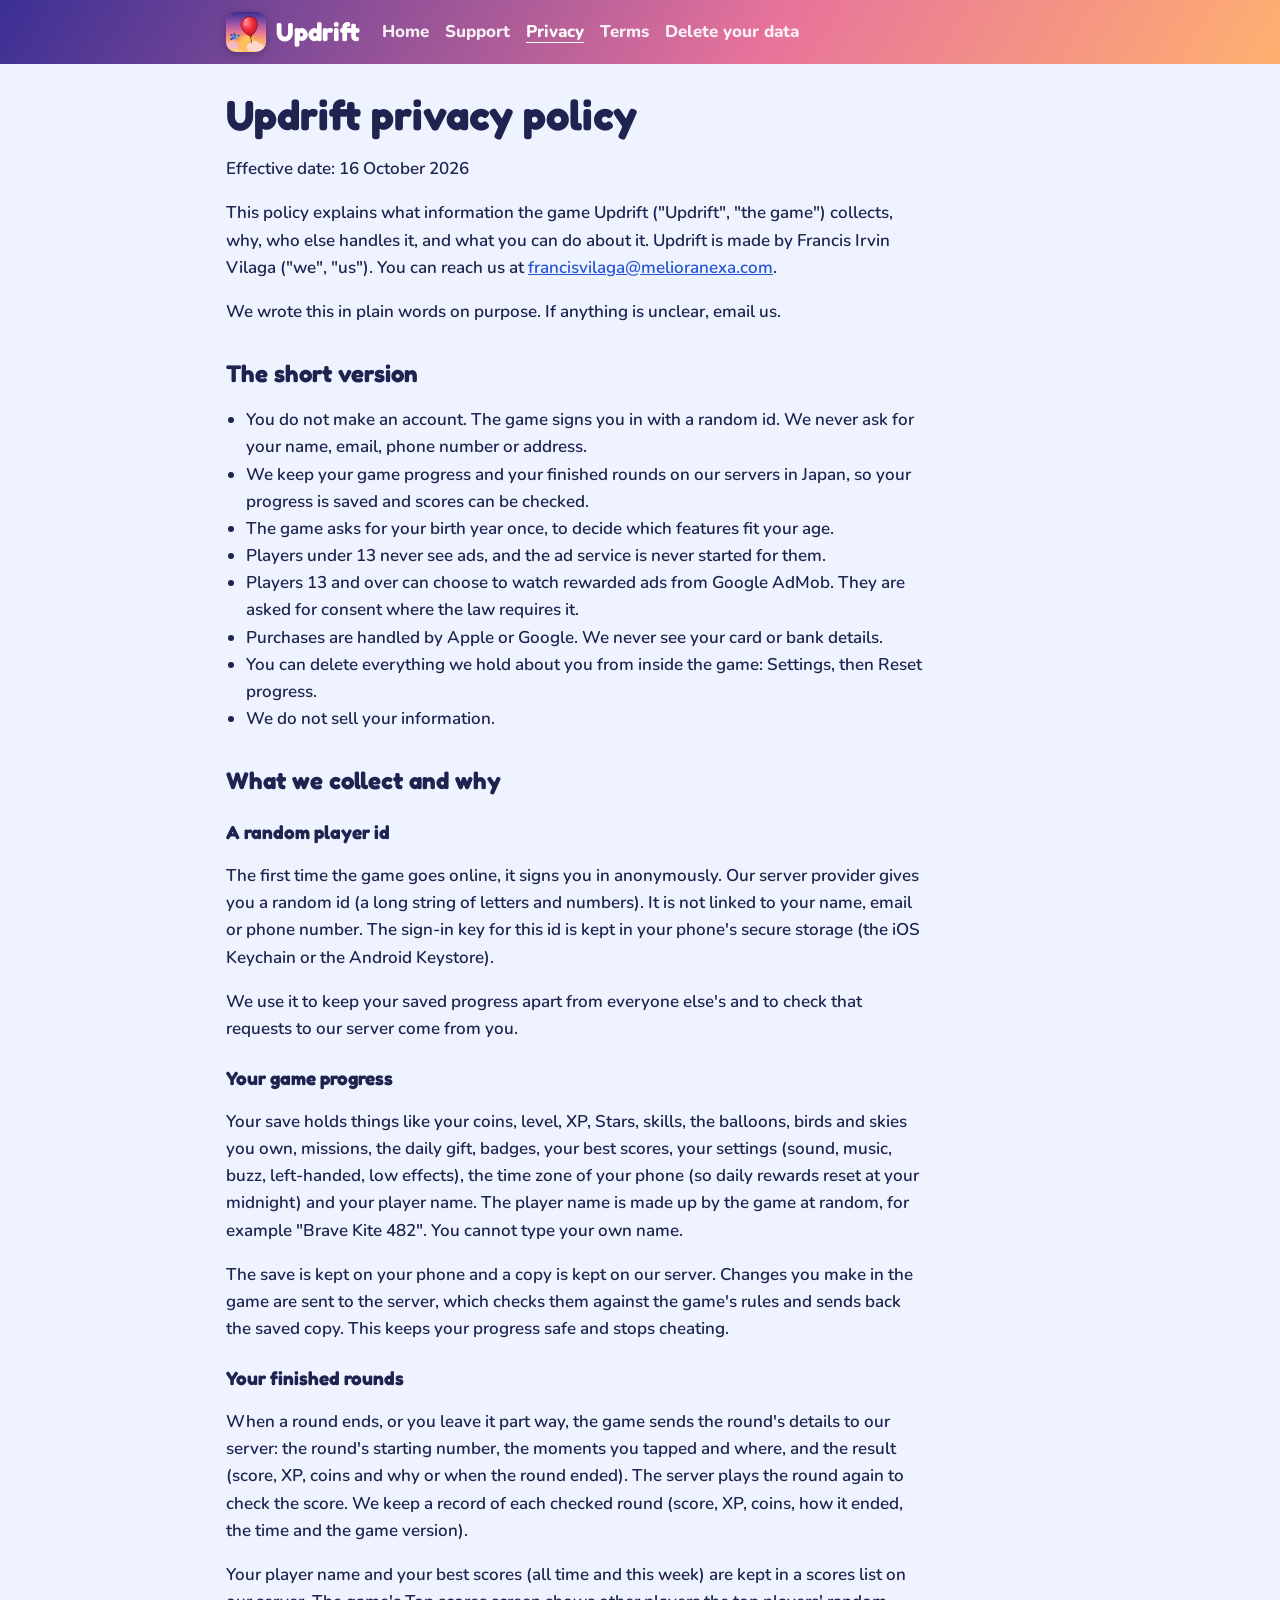
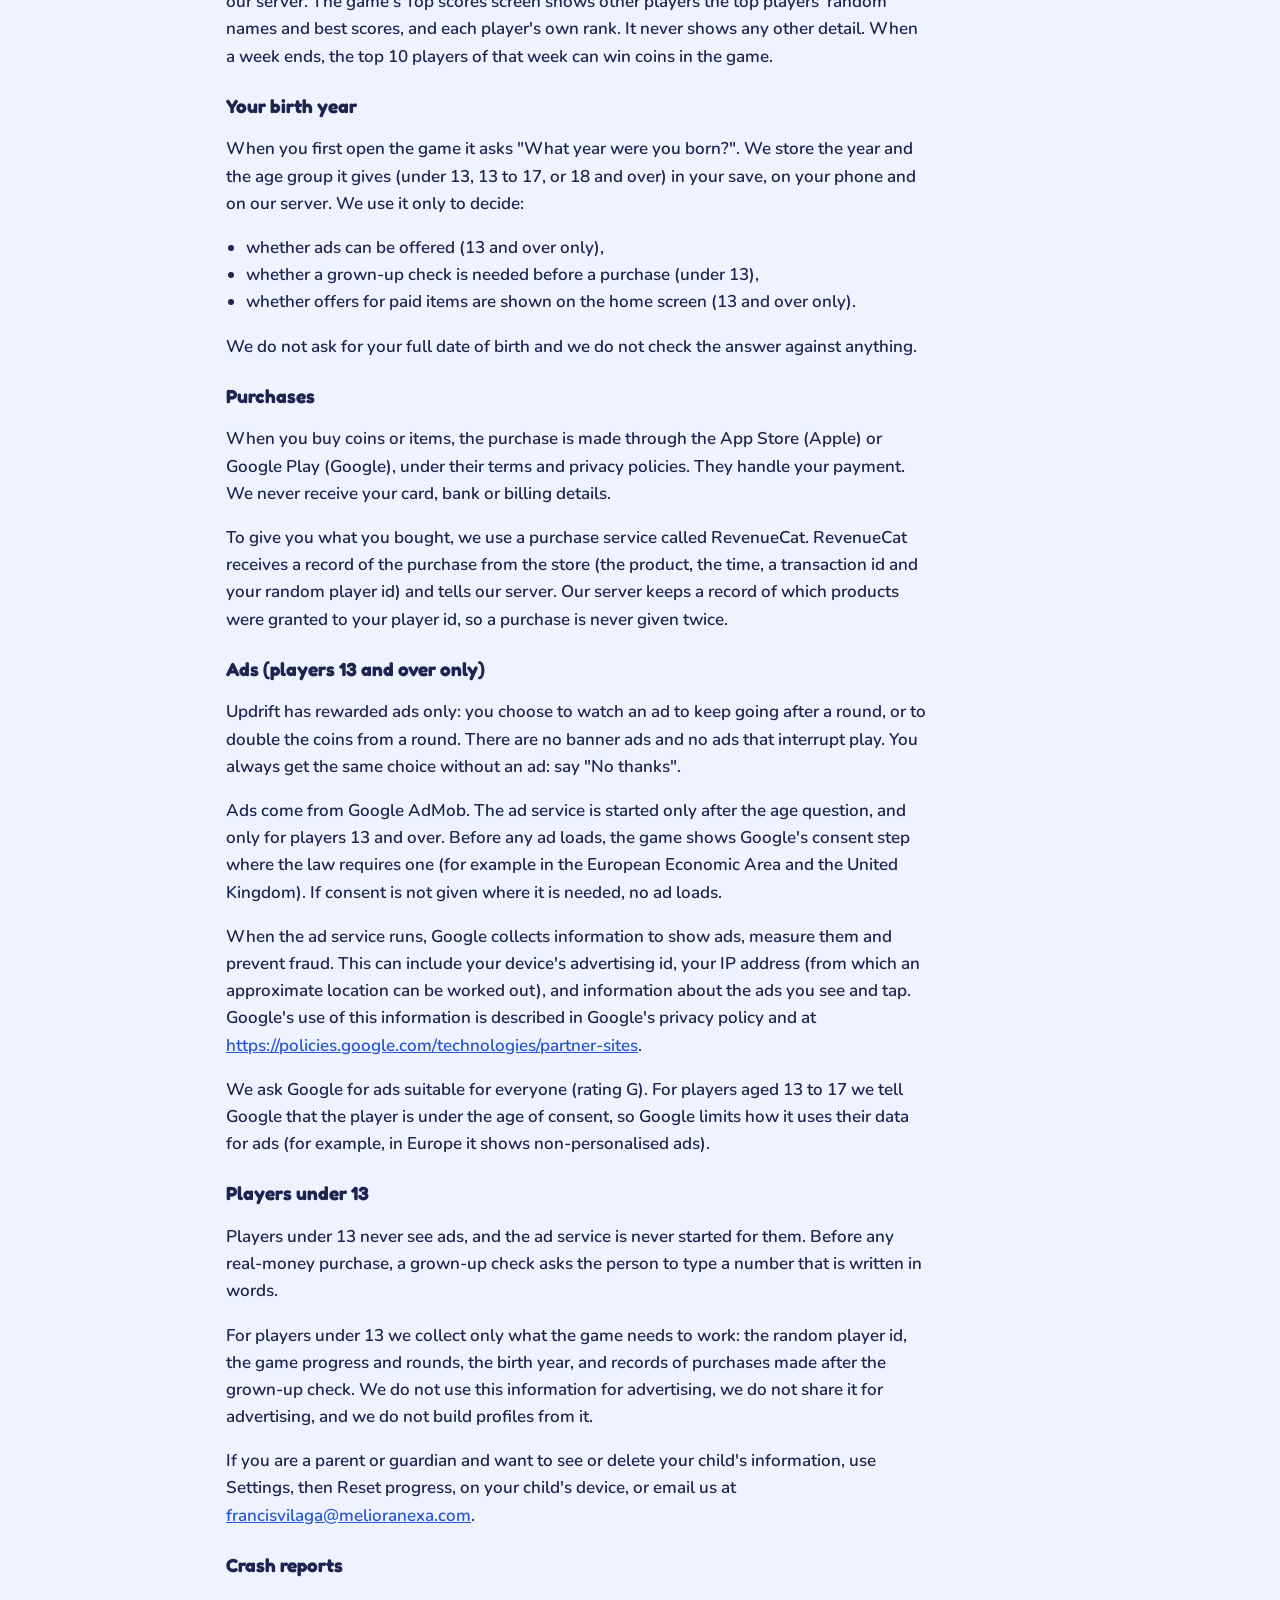
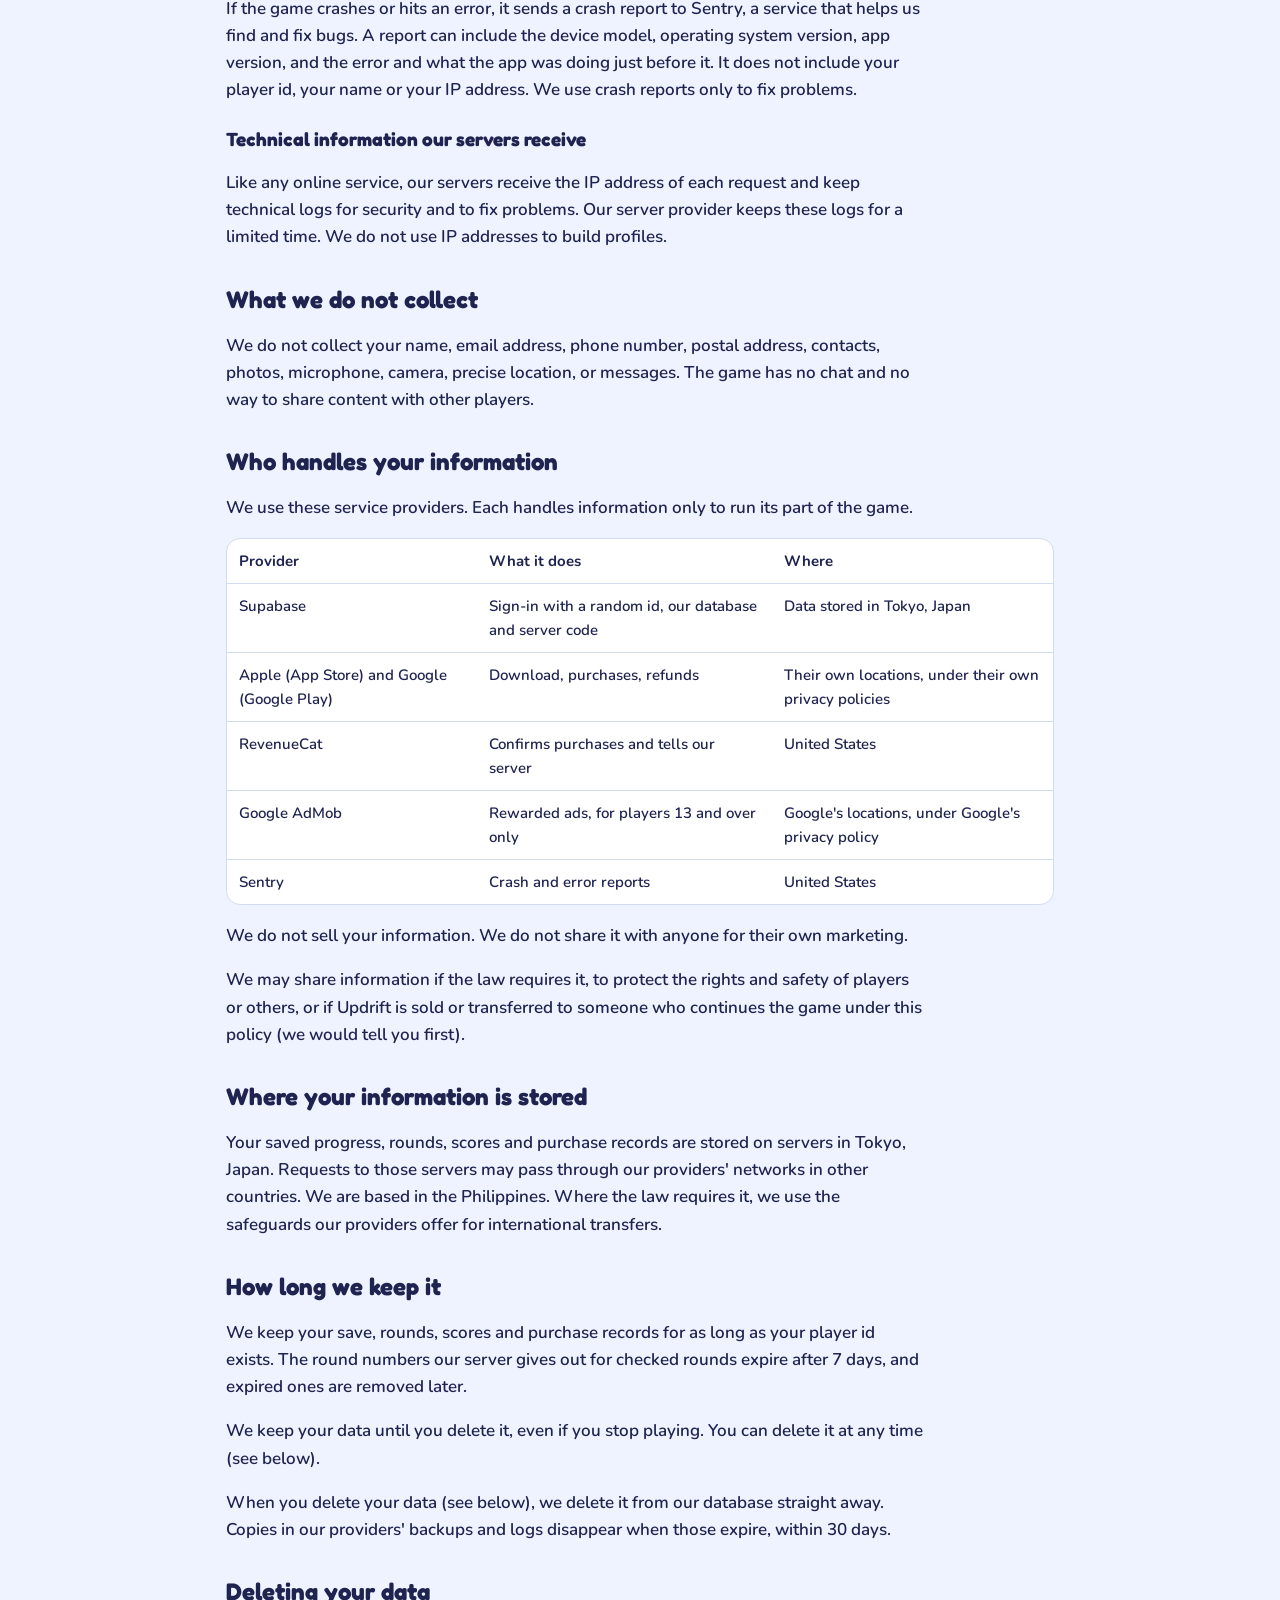
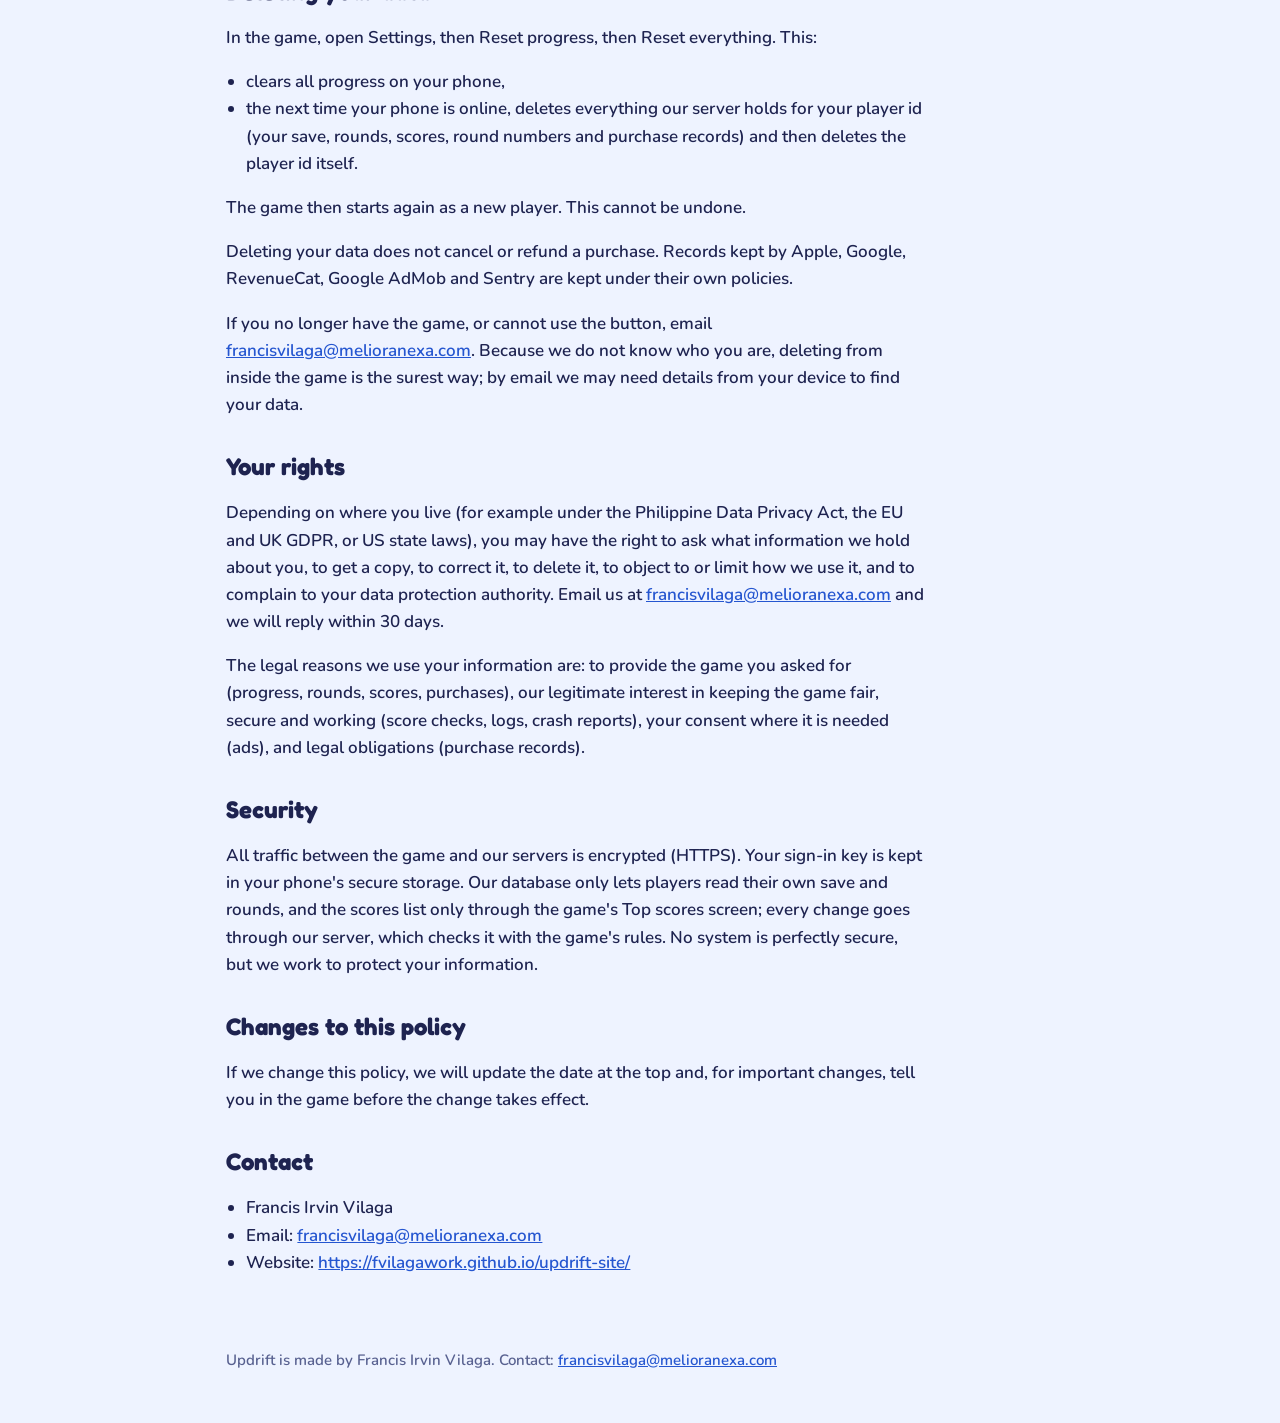
==== privacy.html @ 69d1607e "add the updrift website: home, privacy policy, terms, support and data deletion" ====
<!doctype html>
<html lang="en">
<head>
<meta charset="utf-8">
<meta name="viewport" content="width=device-width, initial-scale=1">
<title>Updrift privacy policy</title>
<link rel="icon" href="icon.png">
<link rel="preconnect" href="https://fonts.googleapis.com">
<link rel="preconnect" href="https://fonts.gstatic.com" crossorigin>
<link rel="stylesheet" href="https://fonts.googleapis.com/css2?family=Fredoka:wght@600;700&family=Nunito:wght@600;700;800&display=swap">
<link rel="stylesheet" href="style.css">
</head>
<body>
<header class="top"><div class="bar"><a class="brand" href="index.html"><img src="icon.png" alt="" width="40" height="40"><span>Updrift</span></a><nav><a href="index.html">Home</a><a href="support.html">Support</a><a href="privacy.html" aria-current="page">Privacy</a><a href="terms.html">Terms</a><a href="delete.html">Delete your data</a></nav></div></header>
<main><h1>Updrift privacy policy</h1>
<p>Effective date: 16 October 2026</p>
<p>This policy explains what information the game Updrift ("Updrift", "the game") collects, why, who else handles it, and what you can do about it. Updrift is made by Francis Irvin Vilaga ("we", "us"). You can reach us at <a href="mailto:francisvilaga@melioranexa.com">francisvilaga@melioranexa.com</a>.</p>
<p>We wrote this in plain words on purpose. If anything is unclear, email us.</p>
<h2>The short version</h2>
<ul><li>You do not make an account. The game signs you in with a random id. We never ask for your name, email, phone number or address.</li><li>We keep your game progress and your finished rounds on our servers in Japan, so your progress is saved and scores can be checked.</li><li>The game asks for your birth year once, to decide which features fit your age.</li><li>Players under 13 never see ads, and the ad service is never started for them.</li><li>Players 13 and over can choose to watch rewarded ads from Google AdMob. They are asked for consent where the law requires it.</li><li>Purchases are handled by Apple or Google. We never see your card or bank details.</li><li>You can delete everything we hold about you from inside the game: Settings, then Reset progress.</li><li>We do not sell your information.</li></ul>
<h2>What we collect and why</h2>
<h3>A random player id</h3>
<p>The first time the game goes online, it signs you in anonymously. Our server provider gives you a random id (a long string of letters and numbers). It is not linked to your name, email or phone number. The sign-in key for this id is kept in your phone's secure storage (the iOS Keychain or the Android Keystore).</p>
<p>We use it to keep your saved progress apart from everyone else's and to check that requests to our server come from you.</p>
<h3>Your game progress</h3>
<p>Your save holds things like your coins, level, XP, Stars, skills, the balloons, birds and skies you own, missions, the daily gift, badges, your best scores, your settings (sound, music, buzz, left-handed, low effects), the time zone of your phone (so daily rewards reset at your midnight) and your player name. The player name is made up by the game at random, for example "Brave Kite 482". You cannot type your own name.</p>
<p>The save is kept on your phone and a copy is kept on our server. Changes you make in the game are sent to the server, which checks them against the game's rules and sends back the saved copy. This keeps your progress safe and stops cheating.</p>
<h3>Your finished rounds</h3>
<p>When a round ends, or you leave it part way, the game sends the round's details to our server: the round's starting number, the moments you tapped and where, and the result (score, XP, coins and why or when the round ended). The server plays the round again to check the score. We keep a record of each checked round (score, XP, coins, how it ended, the time and the game version).</p>
<p>Your player name and your best scores (all time and this week) are kept in a scores list on our server. The game's Top scores screen shows other players the top players' random names and best scores, and each player's own rank. It never shows any other detail. When a week ends, the top 10 players of that week can win coins in the game.</p>
<h3>Your birth year</h3>
<p>When you first open the game it asks "What year were you born?". We store the year and the age group it gives (under 13, 13 to 17, or 18 and over) in your save, on your phone and on our server. We use it only to decide:</p>
<ul><li>whether ads can be offered (13 and over only),</li><li>whether a grown-up check is needed before a purchase (under 13),</li><li>whether offers for paid items are shown on the home screen (13 and over only).</li></ul>
<p>We do not ask for your full date of birth and we do not check the answer against anything.</p>
<h3>Purchases</h3>
<p>When you buy coins or items, the purchase is made through the App Store (Apple) or Google Play (Google), under their terms and privacy policies. They handle your payment. We never receive your card, bank or billing details.</p>
<p>To give you what you bought, we use a purchase service called RevenueCat. RevenueCat receives a record of the purchase from the store (the product, the time, a transaction id and your random player id) and tells our server. Our server keeps a record of which products were granted to your player id, so a purchase is never given twice.</p>
<h3>Ads (players 13 and over only)</h3>
<p>Updrift has rewarded ads only: you choose to watch an ad to keep going after a round, or to double the coins from a round. There are no banner ads and no ads that interrupt play. You always get the same choice without an ad: say "No thanks".</p>
<p>Ads come from Google AdMob. The ad service is started only after the age question, and only for players 13 and over. Before any ad loads, the game shows Google's consent step where the law requires one (for example in the European Economic Area and the United Kingdom). If consent is not given where it is needed, no ad loads.</p>
<p>When the ad service runs, Google collects information to show ads, measure them and prevent fraud. This can include your device's advertising id, your IP address (from which an approximate location can be worked out), and information about the ads you see and tap. Google's use of this information is described in Google's privacy policy and at <a href="https://policies.google.com/technologies/partner-sites">https://policies.google.com/technologies/partner-sites</a>.</p>
<p>We ask Google for ads suitable for everyone (rating G). For players aged 13 to 17 we tell Google that the player is under the age of consent, so Google limits how it uses their data for ads (for example, in Europe it shows non-personalised ads).</p>
<h3>Players under 13</h3>
<p>Players under 13 never see ads, and the ad service is never started for them. Before any real-money purchase, a grown-up check asks the person to type a number that is written in words.</p>
<p>For players under 13 we collect only what the game needs to work: the random player id, the game progress and rounds, the birth year, and records of purchases made after the grown-up check. We do not use this information for advertising, we do not share it for advertising, and we do not build profiles from it.</p>
<p>If you are a parent or guardian and want to see or delete your child's information, use Settings, then Reset progress, on your child's device, or email us at <a href="mailto:francisvilaga@melioranexa.com">francisvilaga@melioranexa.com</a>.</p>
<h3>Crash reports</h3>
<p>If the game crashes or hits an error, it sends a crash report to Sentry, a service that helps us find and fix bugs. A report can include the device model, operating system version, app version, and the error and what the app was doing just before it. It does not include your player id, your name or your IP address. We use crash reports only to fix problems.</p>
<h3>Technical information our servers receive</h3>
<p>Like any online service, our servers receive the IP address of each request and keep technical logs for security and to fix problems. Our server provider keeps these logs for a limited time. We do not use IP addresses to build profiles.</p>
<h2>What we do not collect</h2>
<p>We do not collect your name, email address, phone number, postal address, contacts, photos, microphone, camera, precise location, or messages. The game has no chat and no way to share content with other players.</p>
<h2>Who handles your information</h2>
<p>We use these service providers. Each handles information only to run its part of the game.</p>
<div class="tw"><table><thead><tr><th>Provider</th><th>What it does</th><th>Where</th></tr></thead><tbody><tr><td>Supabase</td><td>Sign-in with a random id, our database and server code</td><td>Data stored in Tokyo, Japan</td></tr><tr><td>Apple (App Store) and Google (Google Play)</td><td>Download, purchases, refunds</td><td>Their own locations, under their own privacy policies</td></tr><tr><td>RevenueCat</td><td>Confirms purchases and tells our server</td><td>United States</td></tr><tr><td>Google AdMob</td><td>Rewarded ads, for players 13 and over only</td><td>Google's locations, under Google's privacy policy</td></tr><tr><td>Sentry</td><td>Crash and error reports</td><td>United States</td></tr></tbody></table></div>
<p>We do not sell your information. We do not share it with anyone for their own marketing.</p>
<p>We may share information if the law requires it, to protect the rights and safety of players or others, or if Updrift is sold or transferred to someone who continues the game under this policy (we would tell you first).</p>
<h2>Where your information is stored</h2>
<p>Your saved progress, rounds, scores and purchase records are stored on servers in Tokyo, Japan. Requests to those servers may pass through our providers' networks in other countries. We are based in the Philippines. Where the law requires it, we use the safeguards our providers offer for international transfers.</p>
<h2>How long we keep it</h2>
<p>We keep your save, rounds, scores and purchase records for as long as your player id exists. The round numbers our server gives out for checked rounds expire after 7 days, and expired ones are removed later.</p>
<p>We keep your data until you delete it, even if you stop playing. You can delete it at any time (see below).</p>
<p>When you delete your data (see below), we delete it from our database straight away. Copies in our providers' backups and logs disappear when those expire, within 30 days.</p>
<h2>Deleting your data</h2>
<p>In the game, open Settings, then Reset progress, then Reset everything. This:</p>
<ul><li>clears all progress on your phone,</li><li>the next time your phone is online, deletes everything our server holds for your player id (your save, rounds, scores, round numbers and purchase records) and then deletes the player id itself.</li></ul>
<p>The game then starts again as a new player. This cannot be undone.</p>
<p>Deleting your data does not cancel or refund a purchase. Records kept by Apple, Google, RevenueCat, Google AdMob and Sentry are kept under their own policies.</p>
<p>If you no longer have the game, or cannot use the button, email <a href="mailto:francisvilaga@melioranexa.com">francisvilaga@melioranexa.com</a>. Because we do not know who you are, deleting from inside the game is the surest way; by email we may need details from your device to find your data.</p>
<h2>Your rights</h2>
<p>Depending on where you live (for example under the Philippine Data Privacy Act, the EU and UK GDPR, or US state laws), you may have the right to ask what information we hold about you, to get a copy, to correct it, to delete it, to object to or limit how we use it, and to complain to your data protection authority. Email us at <a href="mailto:francisvilaga@melioranexa.com">francisvilaga@melioranexa.com</a> and we will reply within 30 days.</p>
<p>The legal reasons we use your information are: to provide the game you asked for (progress, rounds, scores, purchases), our legitimate interest in keeping the game fair, secure and working (score checks, logs, crash reports), your consent where it is needed (ads), and legal obligations (purchase records).</p>
<h2>Security</h2>
<p>All traffic between the game and our servers is encrypted (HTTPS). Your sign-in key is kept in your phone's secure storage. Our database only lets players read their own save and rounds, and the scores list only through the game's Top scores screen; every change goes through our server, which checks it with the game's rules. No system is perfectly secure, but we work to protect your information.</p>
<h2>Changes to this policy</h2>
<p>If we change this policy, we will update the date at the top and, for important changes, tell you in the game before the change takes effect.</p>
<h2>Contact</h2>
<ul><li>Francis Irvin Vilaga</li><li>Email: <a href="mailto:francisvilaga@melioranexa.com">francisvilaga@melioranexa.com</a></li><li>Website: <a href="https://fvilagawork.github.io/updrift-site/">https://fvilagawork.github.io/updrift-site/</a></li></ul></main>
<footer><p>Updrift is made by Francis Irvin Vilaga. Contact: <a href="mailto:francisvilaga@melioranexa.com">francisvilaga@melioranexa.com</a></p></footer>
</body>
</html>
---- style.css ----
:root { --bg: #EEF3FF; --card: #FFFFFF; --ink: #1E2350; --soft: #586190; --line: #D3DBF0; --accent: #FF8A1A; --link: #2556D0; --sky1: #3B2F94; --sky2: #E7739B; --sky3: #FFB070;
  --f-disp: "Fredoka", "Nunito", ui-rounded, "Segoe UI", system-ui, sans-serif; --f-body: "Nunito", ui-rounded, "Segoe UI", system-ui, sans-serif; }
@media (prefers-color-scheme: dark) { :root { --bg: #11142A; --card: #1A1E3A; --ink: #ECEFF8; --soft: #A3ABC6; --line: #2B3156; --link: #8FB2FF; color-scheme: dark; } }
* { box-sizing: border-box; }
body { margin: 0; background: var(--bg); color: var(--ink); font: 600 17px/1.6 var(--f-body); }
a { color: var(--link); }
.top { background: linear-gradient(120deg, var(--sky1), var(--sky2) 60%, var(--sky3)); color: #fff; }
.bar { max-width: 860px; margin: 0 auto; padding: 12px 16px; display: flex; flex-wrap: wrap; align-items: center; gap: 10px 22px; }
.brand { display: flex; align-items: center; gap: 10px; color: #fff; text-decoration: none; font: 700 26px/1 var(--f-disp); }
.brand img { border-radius: 10px; box-shadow: 0 2px 8px rgb(0 0 0 / .25); }
nav { display: flex; flex-wrap: wrap; gap: 4px 16px; }
nav a { color: #fff; text-decoration: none; font-weight: 800; opacity: .9; }
nav a[aria-current="page"] { text-decoration: underline; text-underline-offset: 5px; opacity: 1; }
main { max-width: 860px; margin: 0 auto; padding: 28px 16px 40px; }
h1 { font: 700 clamp(30px, 6vw, 42px)/1.1 var(--f-disp); margin: 0 0 8px; text-wrap: balance; }
h2 { font: 700 24px/1.25 var(--f-disp); margin: 34px 0 8px; }
h3 { font: 700 19px/1.3 var(--f-disp); margin: 24px 0 6px; }
p, li { max-width: 70ch; }
ul { padding-left: 1.2em; }
code { font-size: .9em; }
.tw { overflow-x: auto; margin: 12px 0; background: var(--card); border: 1px solid var(--line); border-radius: 14px; }
table { border-collapse: collapse; width: 100%; min-width: 520px; font-size: 15px; }
th, td { text-align: left; padding: 10px 12px; border-bottom: 1px solid var(--line); vertical-align: top; }
tr:last-child td { border-bottom: 0; }
.hero { display: grid; grid-template-columns: auto 1fr; gap: 22px; align-items: center; margin-bottom: 18px; }
.hero img { width: 120px; height: 120px; border-radius: 27px; box-shadow: 0 10px 24px rgb(30 40 90 / .25); }
.lede { font-size: 20px; color: var(--soft); margin: 0; }
.card { background: var(--card); border: 1px solid var(--line); border-radius: 18px; padding: 18px 20px; margin: 14px 0; }
.card h2 { margin-top: 0; }
footer { max-width: 860px; margin: 0 auto; padding: 0 16px 36px; color: var(--soft); font-size: 15px; }
@media (max-width: 520px) { .hero { grid-template-columns: 1fr; } .hero img { width: 96px; height: 96px; } }
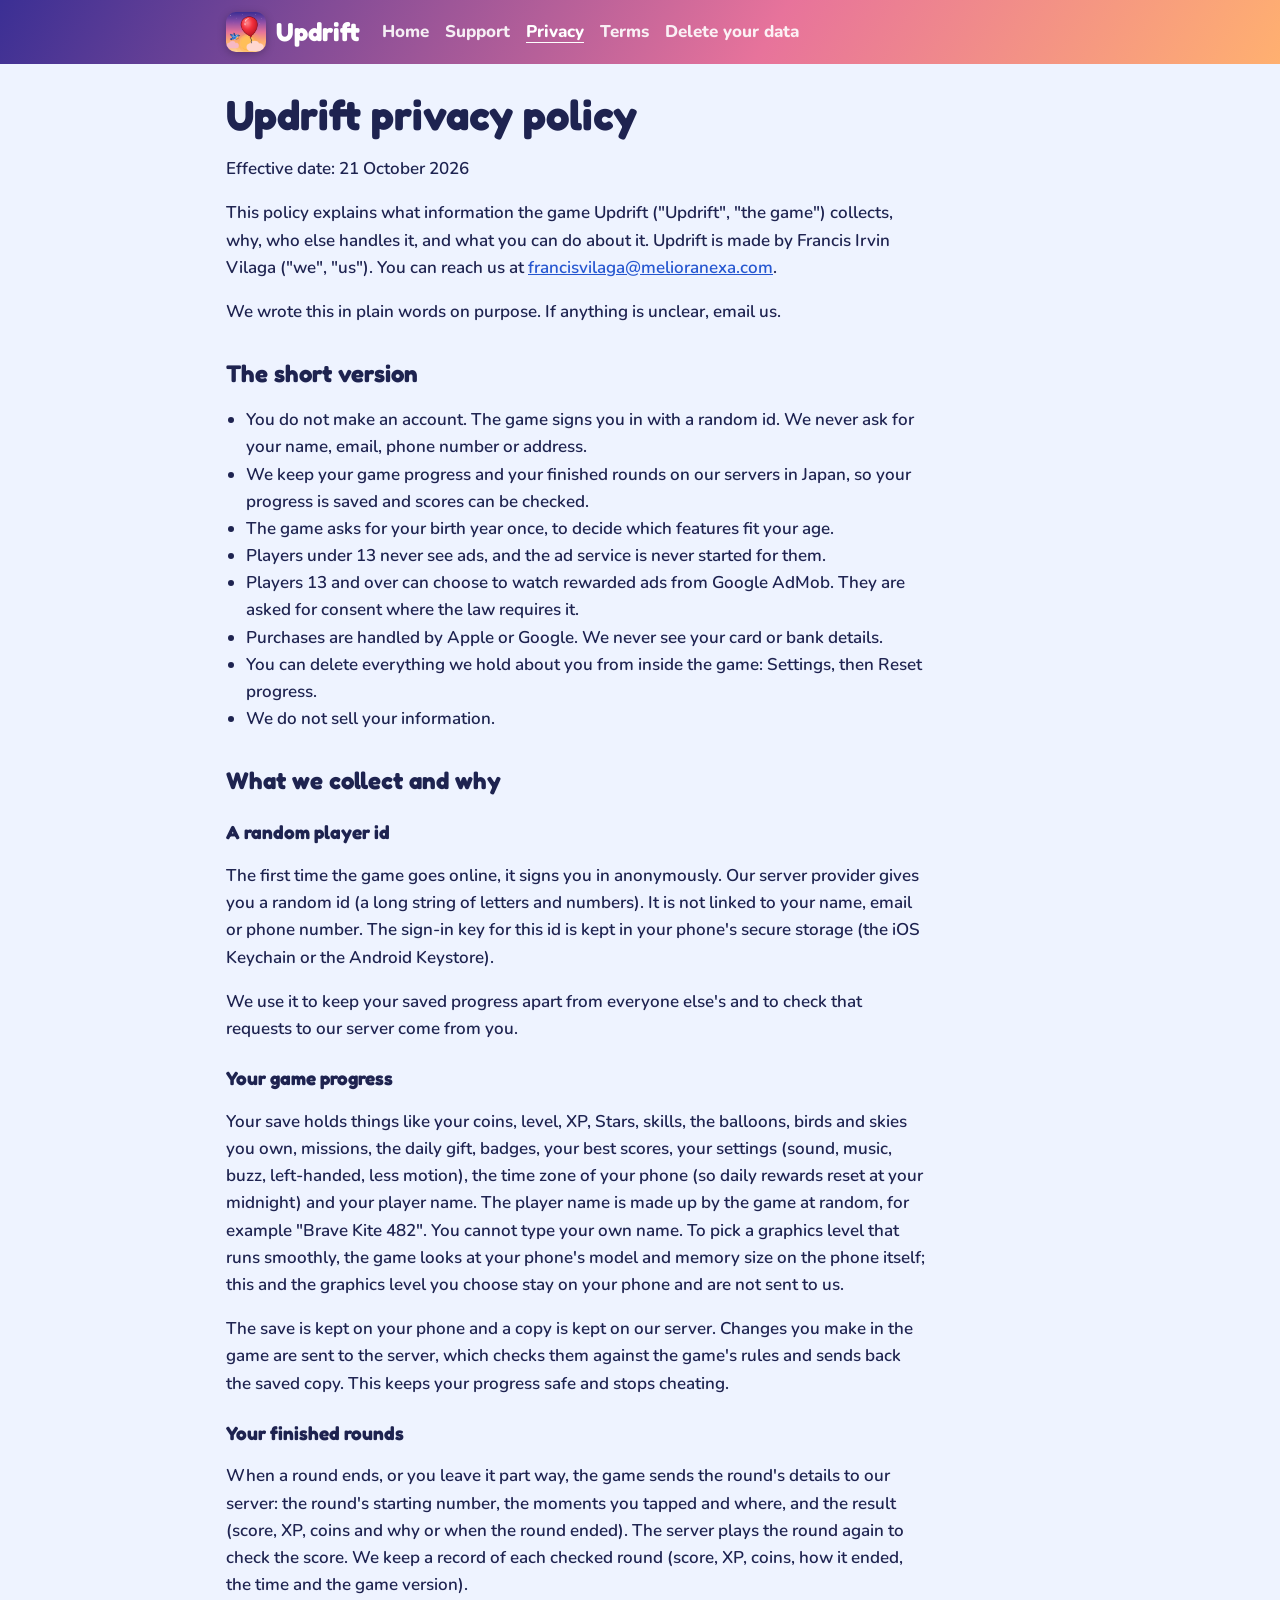
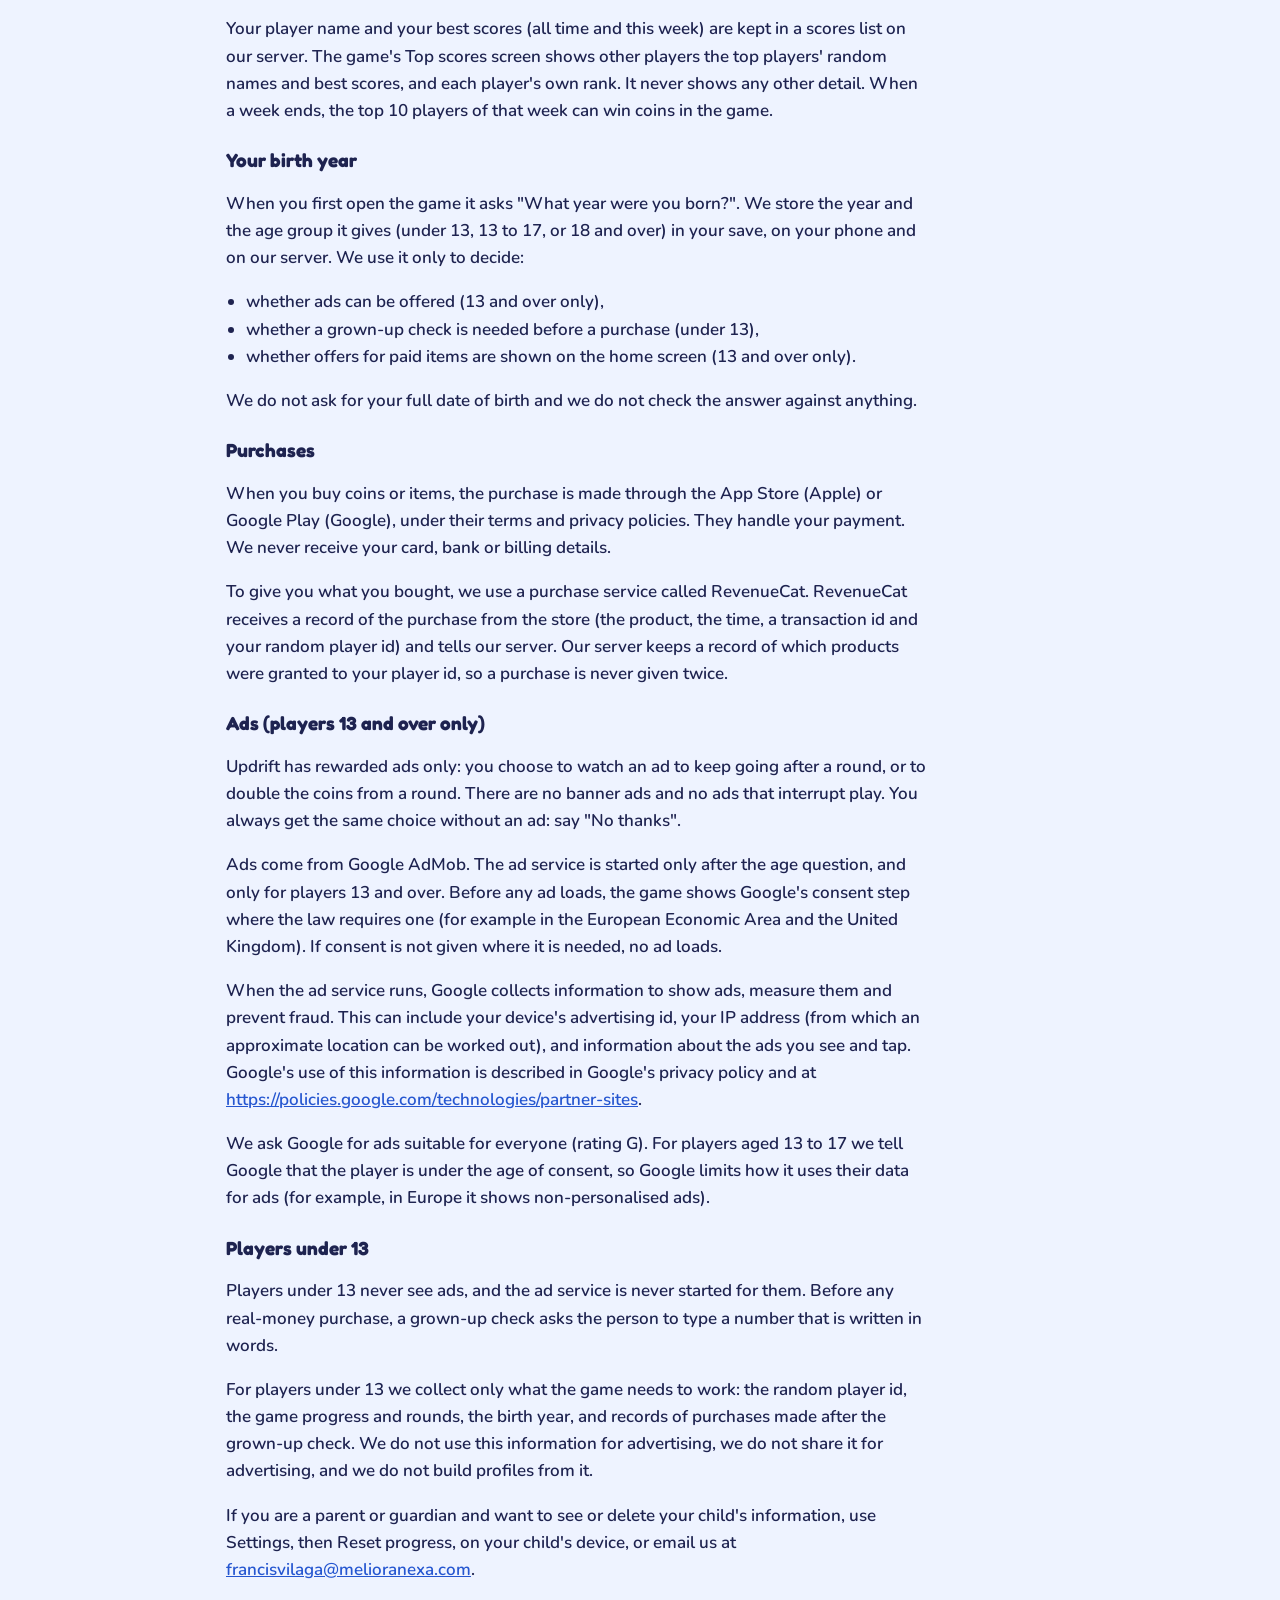
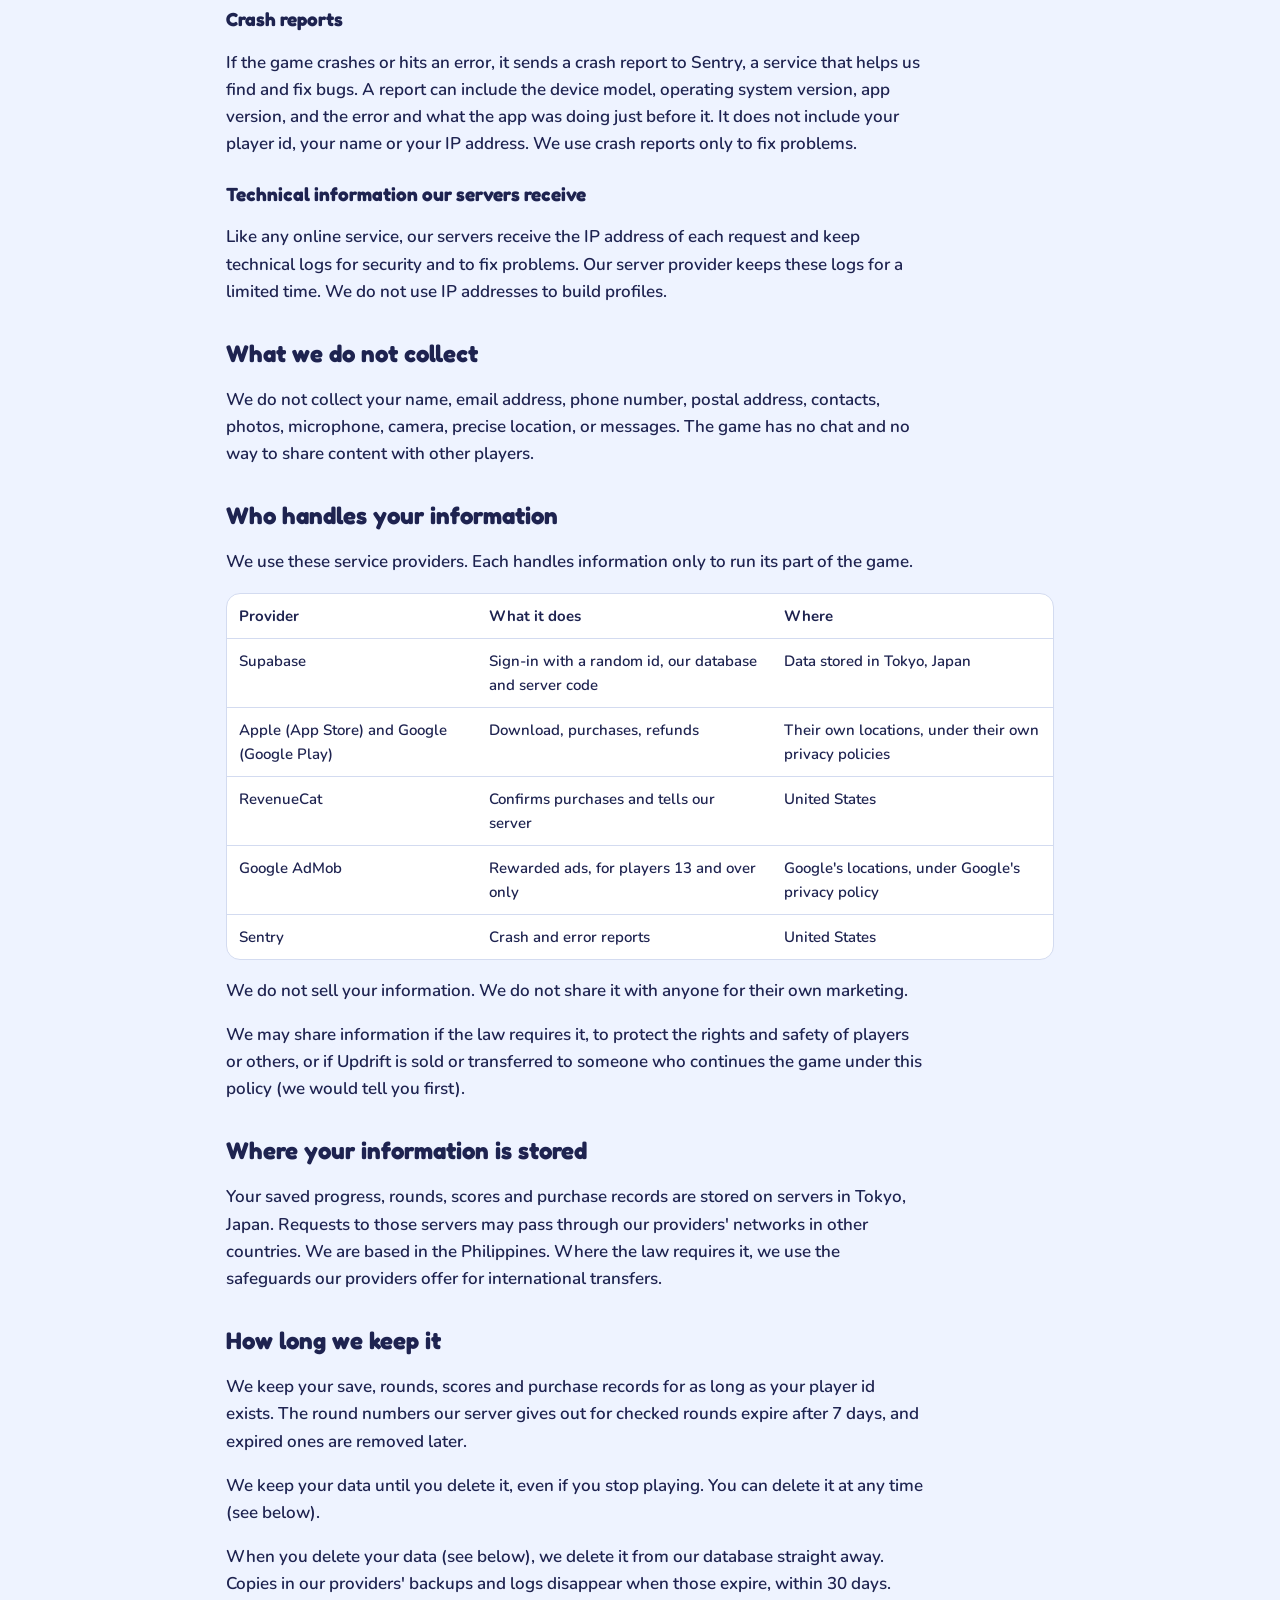
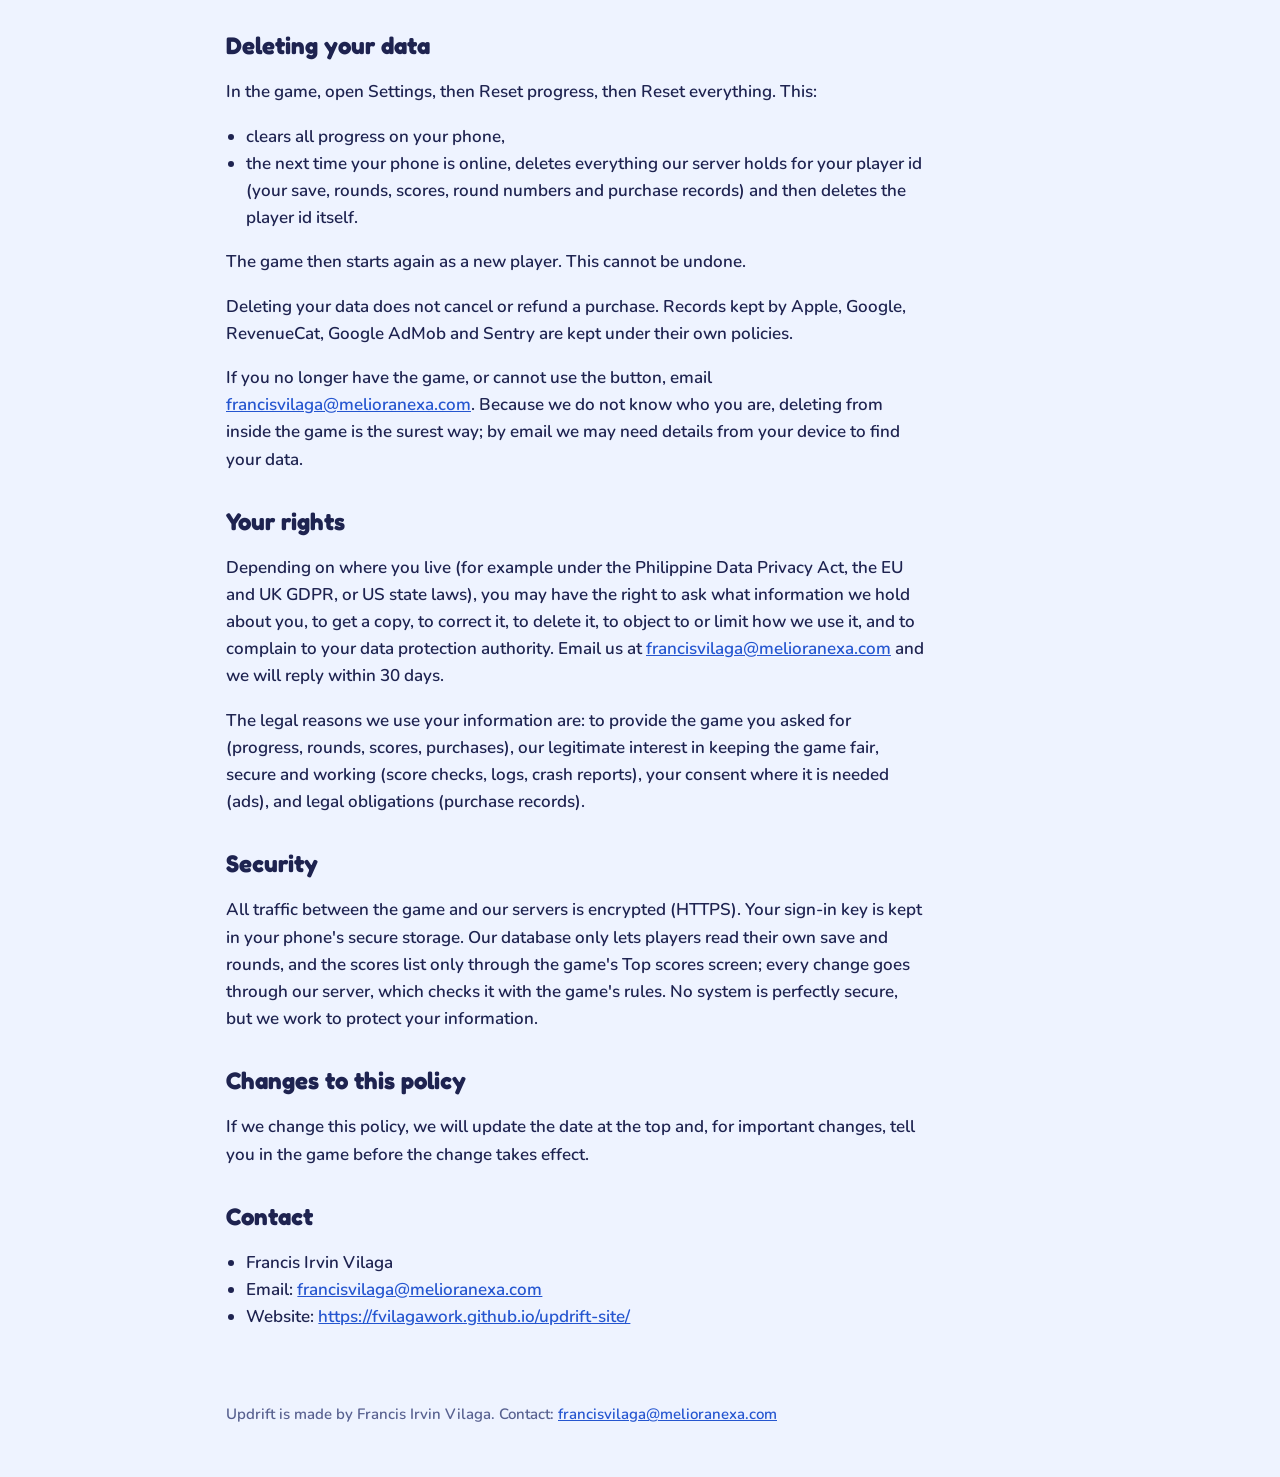
==== commit 20cd82b2: "update the website pages" ====
--- a/privacy.html
+++ b/privacy.html
@@ -13,7 +13,7 @@
 <body>
 <header class="top"><div class="bar"><a class="brand" href="index.html"><img src="icon.png" alt="" width="40" height="40"><span>Updrift</span></a><nav><a href="index.html">Home</a><a href="support.html">Support</a><a href="privacy.html" aria-current="page">Privacy</a><a href="terms.html">Terms</a><a href="delete.html">Delete your data</a></nav></div></header>
 <main><h1>Updrift privacy policy</h1>
-<p>Effective date: 16 October 2026</p>
+<p>Effective date: 21 October 2026</p>
 <p>This policy explains what information the game Updrift ("Updrift", "the game") collects, why, who else handles it, and what you can do about it. Updrift is made by Francis Irvin Vilaga ("we", "us"). You can reach us at <a href="mailto:francisvilaga@melioranexa.com">francisvilaga@melioranexa.com</a>.</p>
 <p>We wrote this in plain words on purpose. If anything is unclear, email us.</p>
 <h2>The short version</h2>
@@ -23,7 +23,7 @@
 <p>The first time the game goes online, it signs you in anonymously. Our server provider gives you a random id (a long string of letters and numbers). It is not linked to your name, email or phone number. The sign-in key for this id is kept in your phone's secure storage (the iOS Keychain or the Android Keystore).</p>
 <p>We use it to keep your saved progress apart from everyone else's and to check that requests to our server come from you.</p>
 <h3>Your game progress</h3>
-<p>Your save holds things like your coins, level, XP, Stars, skills, the balloons, birds and skies you own, missions, the daily gift, badges, your best scores, your settings (sound, music, buzz, left-handed, low effects), the time zone of your phone (so daily rewards reset at your midnight) and your player name. The player name is made up by the game at random, for example "Brave Kite 482". You cannot type your own name.</p>
+<p>Your save holds things like your coins, level, XP, Stars, skills, the balloons, birds and skies you own, missions, the daily gift, badges, your best scores, your settings (sound, music, buzz, left-handed, less motion), the time zone of your phone (so daily rewards reset at your midnight) and your player name. The player name is made up by the game at random, for example "Brave Kite 482". You cannot type your own name. To pick a graphics level that runs smoothly, the game looks at your phone's model and memory size on the phone itself; this and the graphics level you choose stay on your phone and are not sent to us.</p>
 <p>The save is kept on your phone and a copy is kept on our server. Changes you make in the game are sent to the server, which checks them against the game's rules and sends back the saved copy. This keeps your progress safe and stops cheating.</p>
 <h3>Your finished rounds</h3>
 <p>When a round ends, or you leave it part way, the game sends the round's details to our server: the round's starting number, the moments you tapped and where, and the result (score, XP, coins and why or when the round ended). The server plays the round again to check the score. We keep a record of each checked round (score, XP, coins, how it ended, the time and the game version).</p>
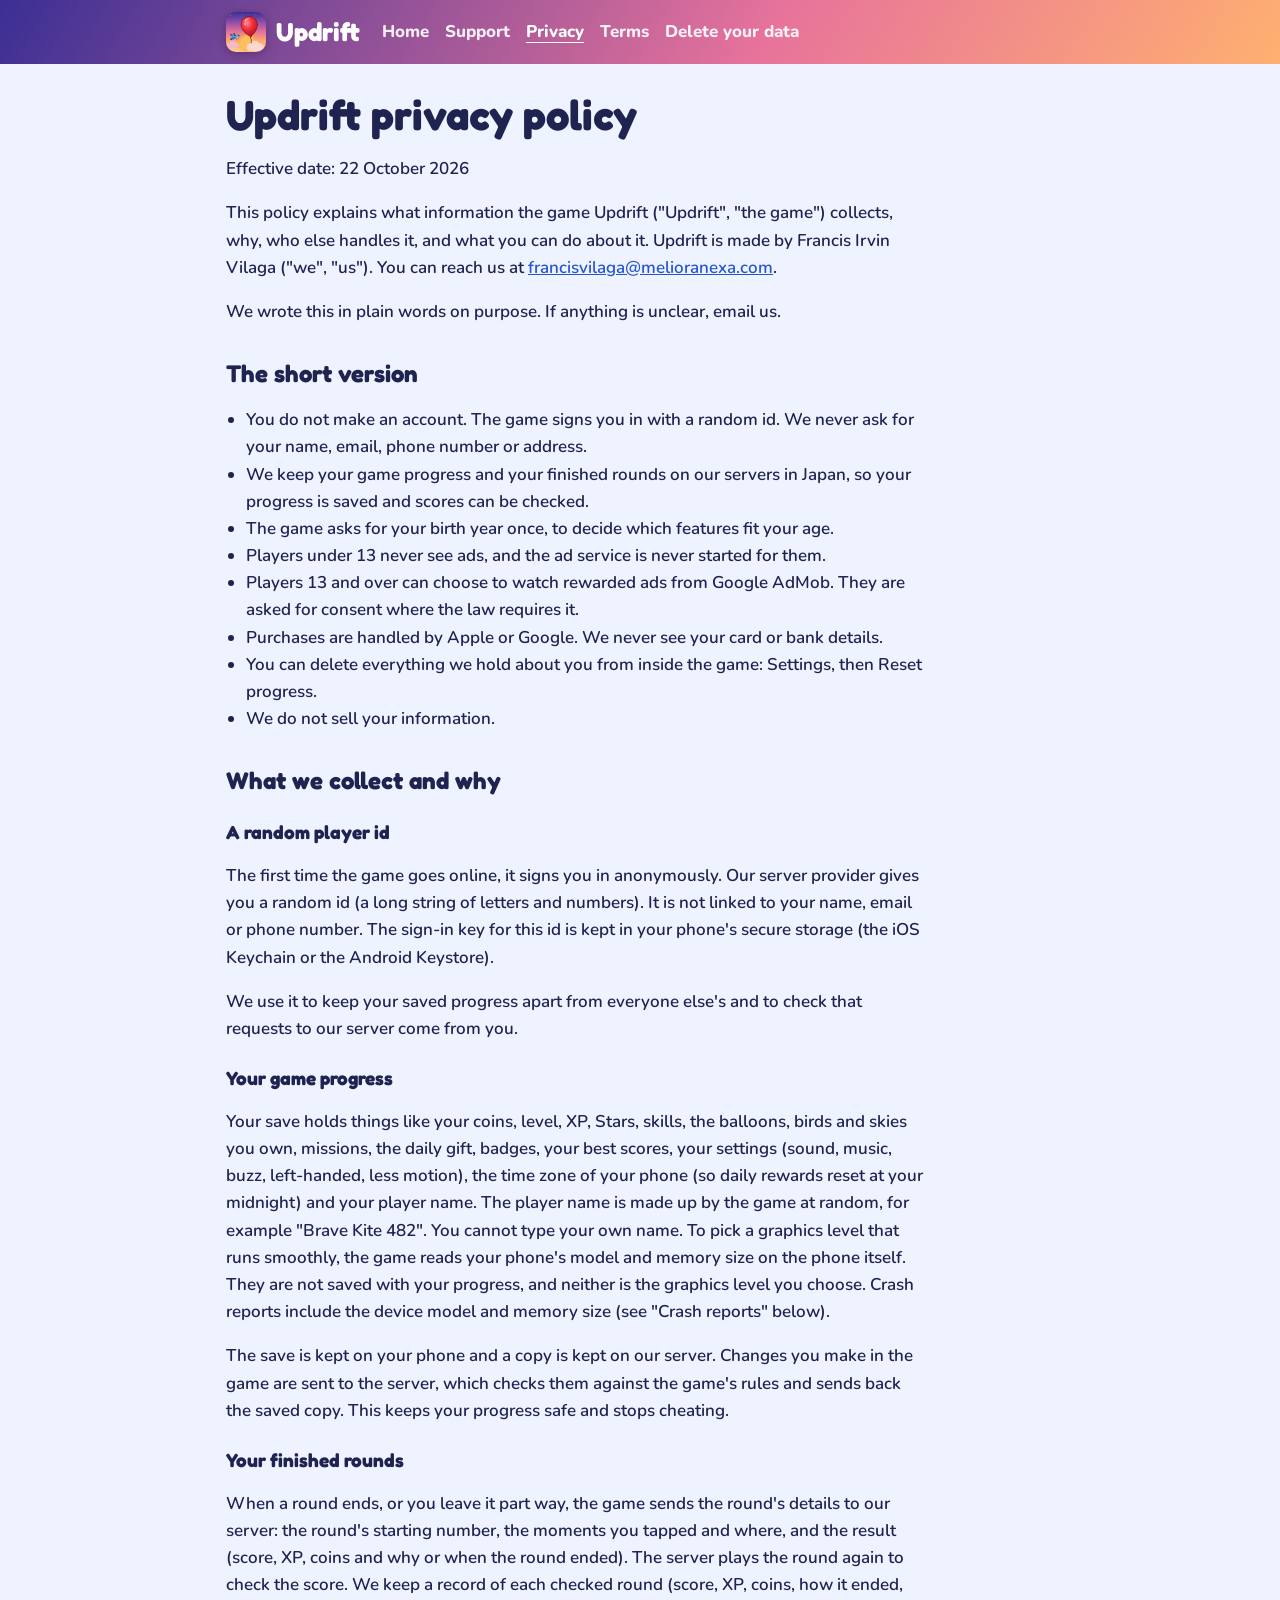
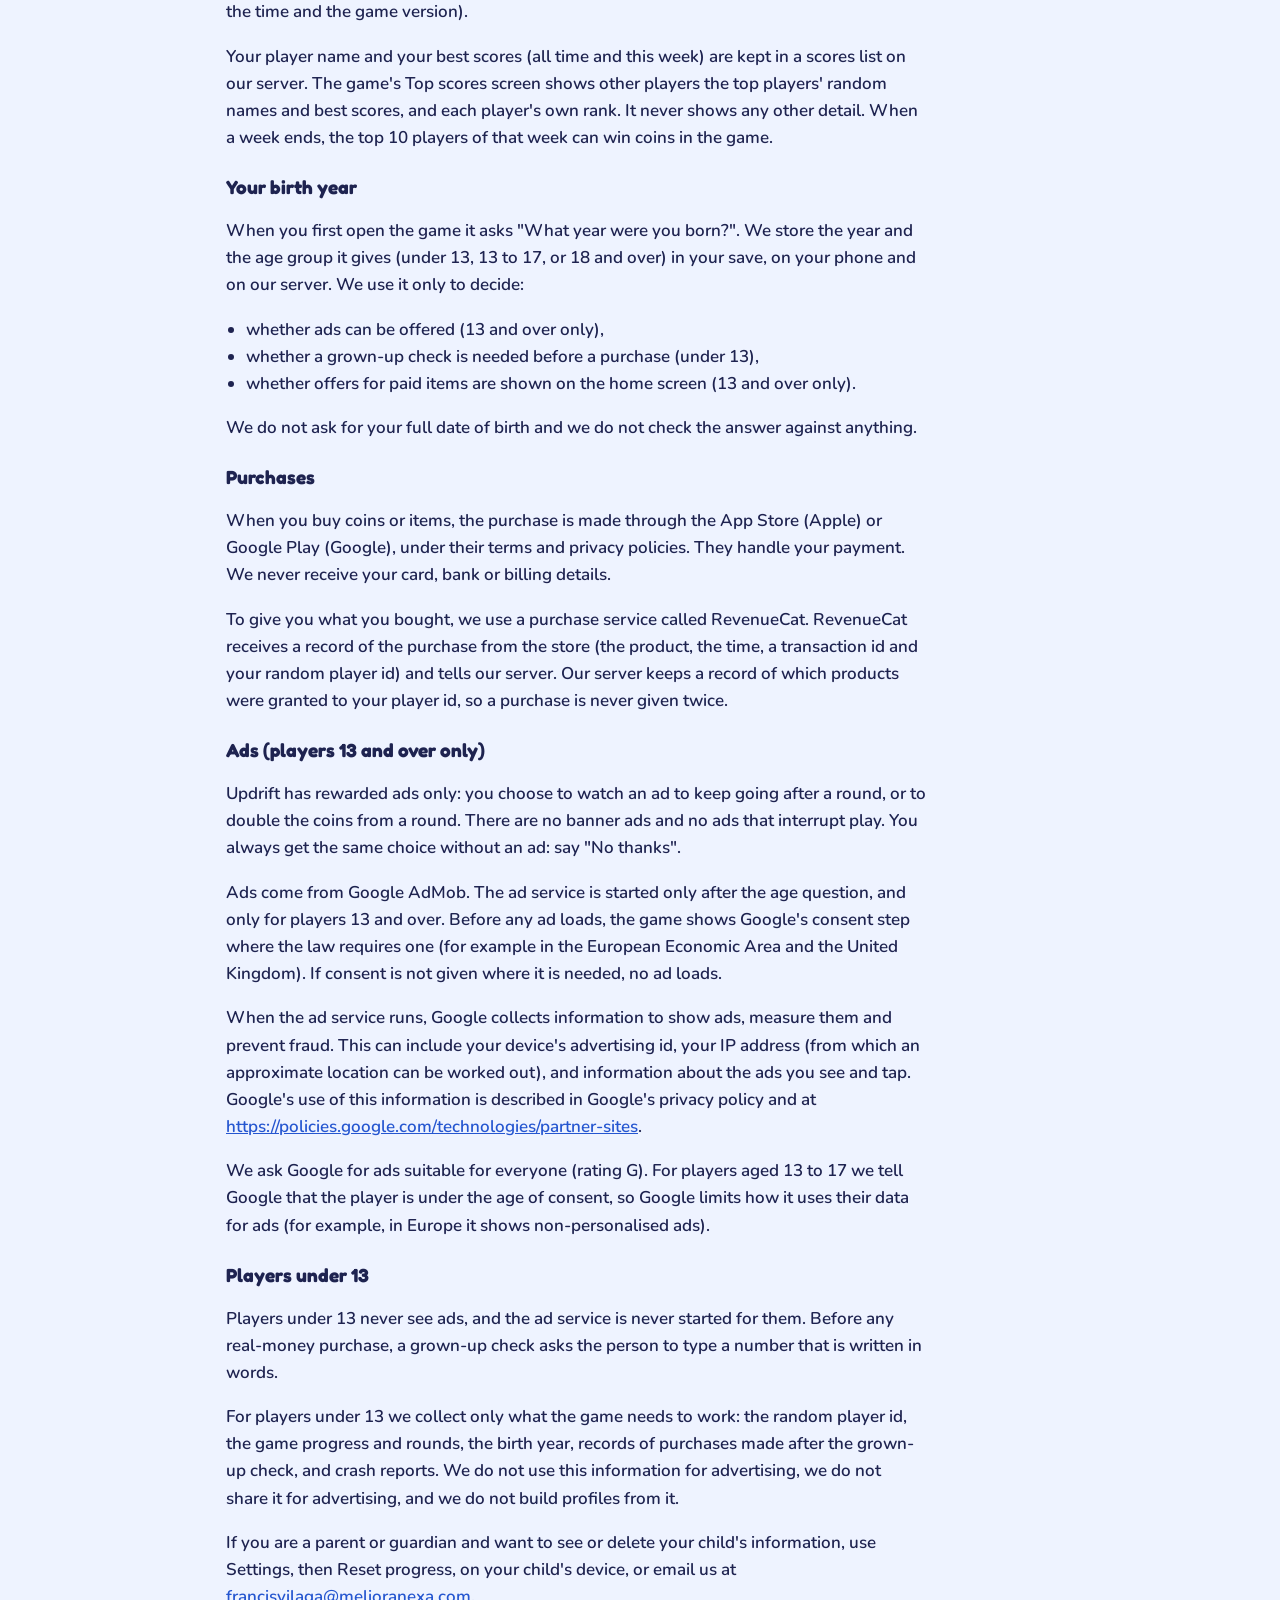
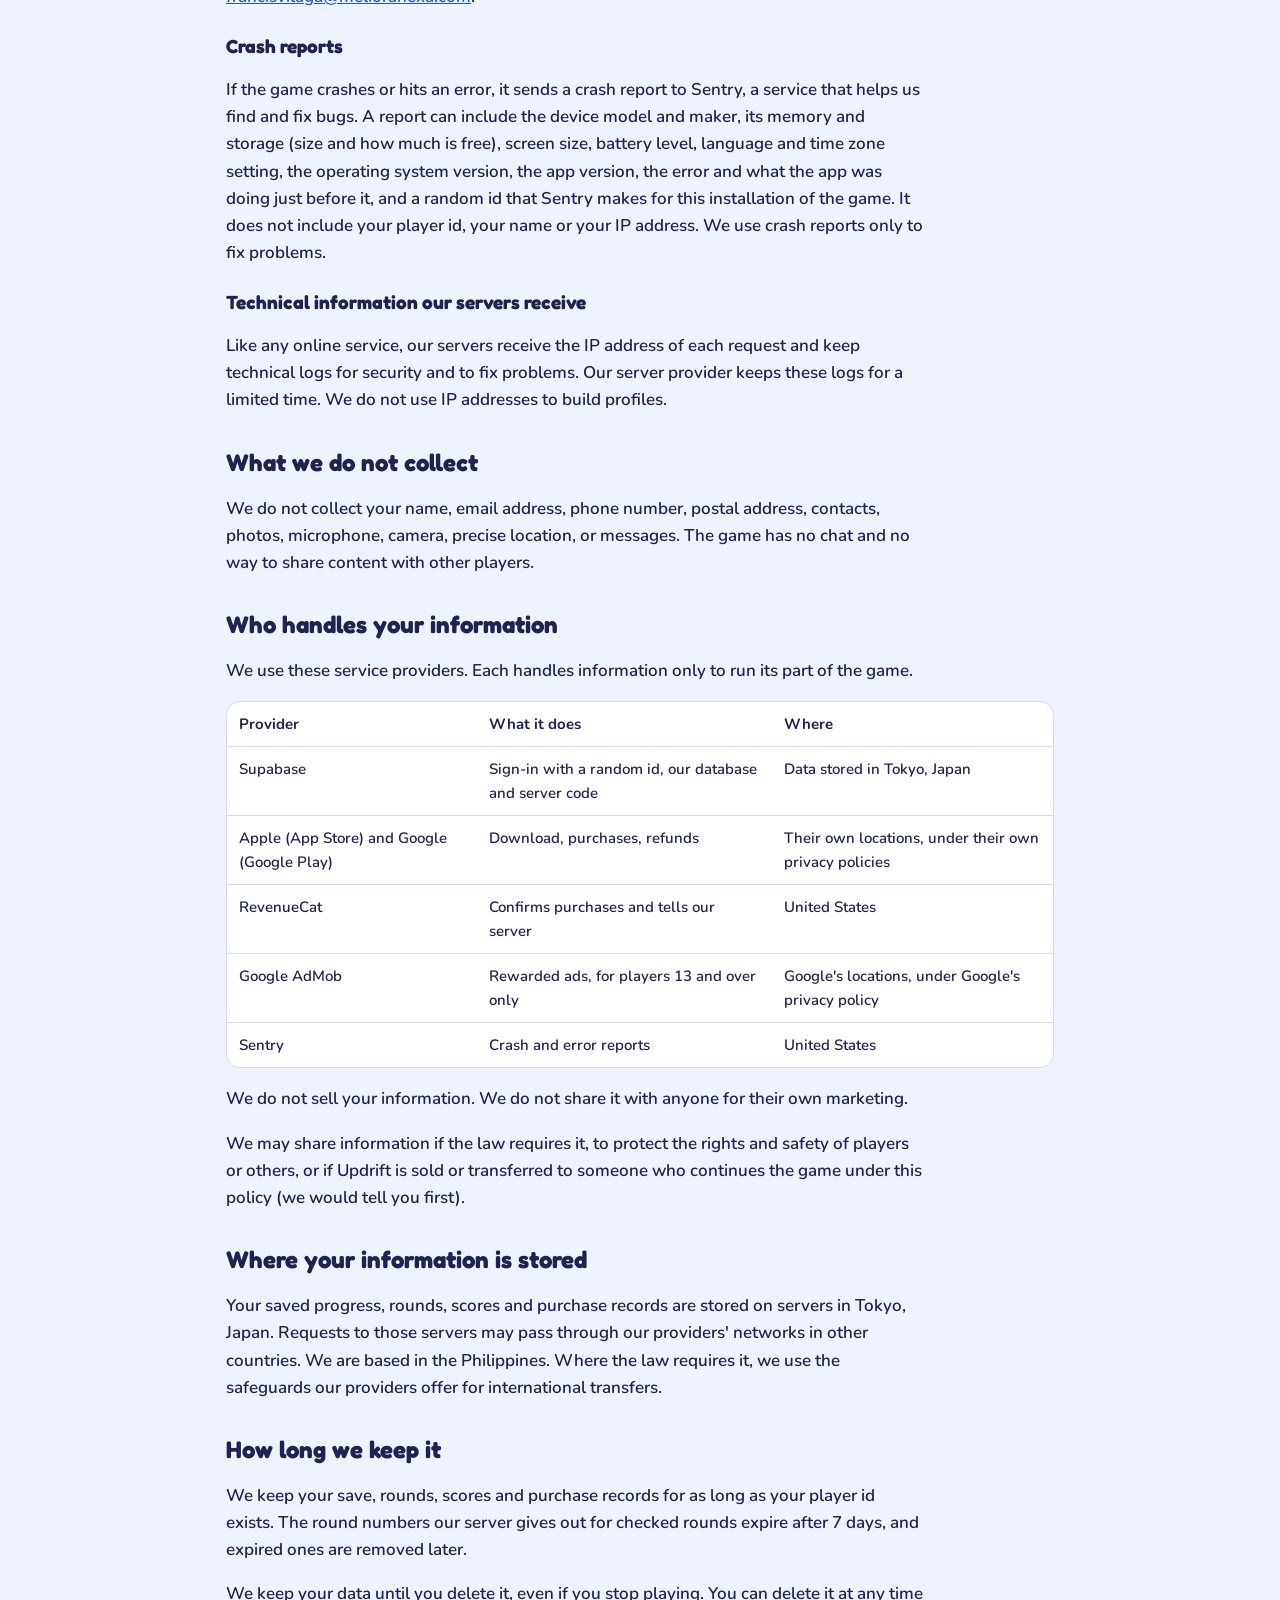
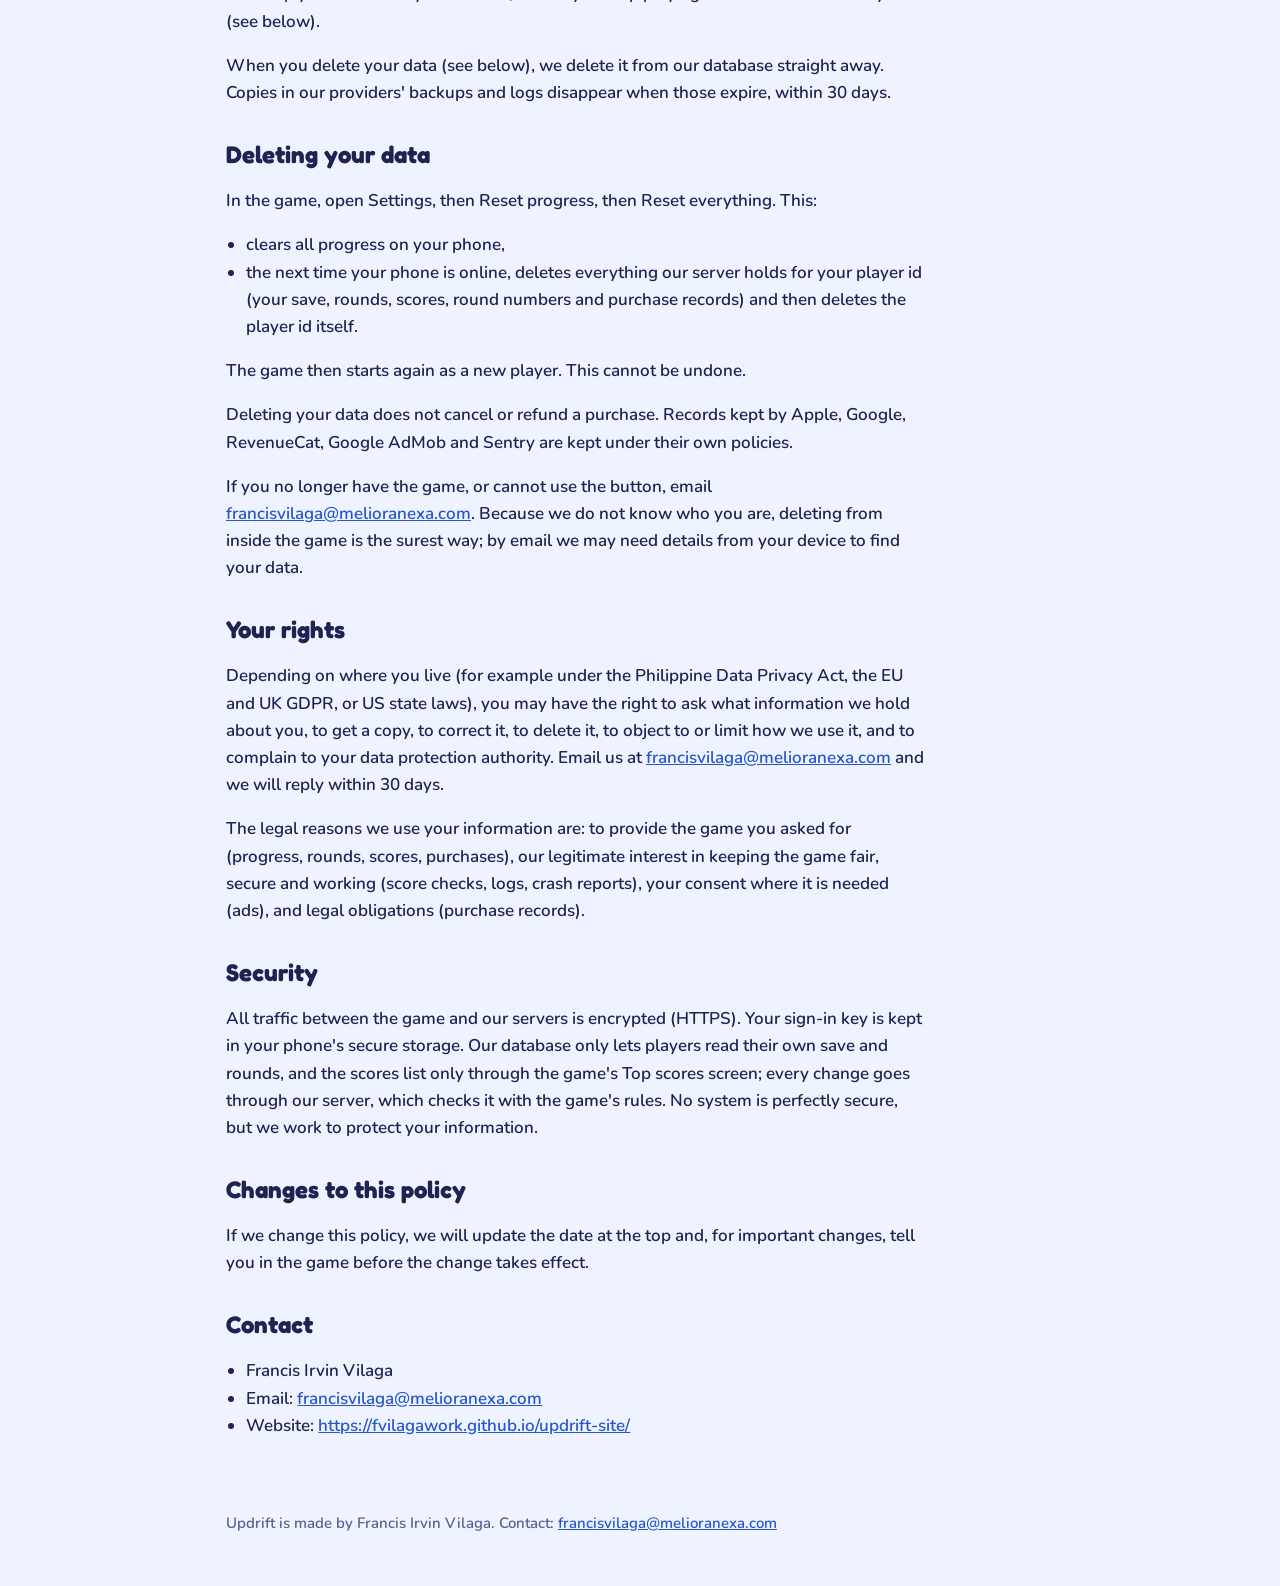
==== commit 6165f454: "update the website pages" ====
--- a/privacy.html
+++ b/privacy.html
@@ -13,7 +13,7 @@
 <body>
 <header class="top"><div class="bar"><a class="brand" href="index.html"><img src="icon.png" alt="" width="40" height="40"><span>Updrift</span></a><nav><a href="index.html">Home</a><a href="support.html">Support</a><a href="privacy.html" aria-current="page">Privacy</a><a href="terms.html">Terms</a><a href="delete.html">Delete your data</a></nav></div></header>
 <main><h1>Updrift privacy policy</h1>
-<p>Effective date: 21 October 2026</p>
+<p>Effective date: 22 October 2026</p>
 <p>This policy explains what information the game Updrift ("Updrift", "the game") collects, why, who else handles it, and what you can do about it. Updrift is made by Francis Irvin Vilaga ("we", "us"). You can reach us at <a href="mailto:francisvilaga@melioranexa.com">francisvilaga@melioranexa.com</a>.</p>
 <p>We wrote this in plain words on purpose. If anything is unclear, email us.</p>
 <h2>The short version</h2>
@@ -23,7 +23,7 @@
 <p>The first time the game goes online, it signs you in anonymously. Our server provider gives you a random id (a long string of letters and numbers). It is not linked to your name, email or phone number. The sign-in key for this id is kept in your phone's secure storage (the iOS Keychain or the Android Keystore).</p>
 <p>We use it to keep your saved progress apart from everyone else's and to check that requests to our server come from you.</p>
 <h3>Your game progress</h3>
-<p>Your save holds things like your coins, level, XP, Stars, skills, the balloons, birds and skies you own, missions, the daily gift, badges, your best scores, your settings (sound, music, buzz, left-handed, less motion), the time zone of your phone (so daily rewards reset at your midnight) and your player name. The player name is made up by the game at random, for example "Brave Kite 482". You cannot type your own name. To pick a graphics level that runs smoothly, the game looks at your phone's model and memory size on the phone itself; this and the graphics level you choose stay on your phone and are not sent to us.</p>
+<p>Your save holds things like your coins, level, XP, Stars, skills, the balloons, birds and skies you own, missions, the daily gift, badges, your best scores, your settings (sound, music, buzz, left-handed, less motion), the time zone of your phone (so daily rewards reset at your midnight) and your player name. The player name is made up by the game at random, for example "Brave Kite 482". You cannot type your own name. To pick a graphics level that runs smoothly, the game reads your phone's model and memory size on the phone itself. They are not saved with your progress, and neither is the graphics level you choose. Crash reports include the device model and memory size (see "Crash reports" below).</p>
 <p>The save is kept on your phone and a copy is kept on our server. Changes you make in the game are sent to the server, which checks them against the game's rules and sends back the saved copy. This keeps your progress safe and stops cheating.</p>
 <h3>Your finished rounds</h3>
 <p>When a round ends, or you leave it part way, the game sends the round's details to our server: the round's starting number, the moments you tapped and where, and the result (score, XP, coins and why or when the round ended). The server plays the round again to check the score. We keep a record of each checked round (score, XP, coins, how it ended, the time and the game version).</p>
@@ -42,10 +42,10 @@
 <p>We ask Google for ads suitable for everyone (rating G). For players aged 13 to 17 we tell Google that the player is under the age of consent, so Google limits how it uses their data for ads (for example, in Europe it shows non-personalised ads).</p>
 <h3>Players under 13</h3>
 <p>Players under 13 never see ads, and the ad service is never started for them. Before any real-money purchase, a grown-up check asks the person to type a number that is written in words.</p>
-<p>For players under 13 we collect only what the game needs to work: the random player id, the game progress and rounds, the birth year, and records of purchases made after the grown-up check. We do not use this information for advertising, we do not share it for advertising, and we do not build profiles from it.</p>
+<p>For players under 13 we collect only what the game needs to work: the random player id, the game progress and rounds, the birth year, records of purchases made after the grown-up check, and crash reports. We do not use this information for advertising, we do not share it for advertising, and we do not build profiles from it.</p>
 <p>If you are a parent or guardian and want to see or delete your child's information, use Settings, then Reset progress, on your child's device, or email us at <a href="mailto:francisvilaga@melioranexa.com">francisvilaga@melioranexa.com</a>.</p>
 <h3>Crash reports</h3>
-<p>If the game crashes or hits an error, it sends a crash report to Sentry, a service that helps us find and fix bugs. A report can include the device model, operating system version, app version, and the error and what the app was doing just before it. It does not include your player id, your name or your IP address. We use crash reports only to fix problems.</p>
+<p>If the game crashes or hits an error, it sends a crash report to Sentry, a service that helps us find and fix bugs. A report can include the device model and maker, its memory and storage (size and how much is free), screen size, battery level, language and time zone setting, the operating system version, the app version, the error and what the app was doing just before it, and a random id that Sentry makes for this installation of the game. It does not include your player id, your name or your IP address. We use crash reports only to fix problems.</p>
 <h3>Technical information our servers receive</h3>
 <p>Like any online service, our servers receive the IP address of each request and keep technical logs for security and to fix problems. Our server provider keeps these logs for a limited time. We do not use IP addresses to build profiles.</p>
 <h2>What we do not collect</h2>
